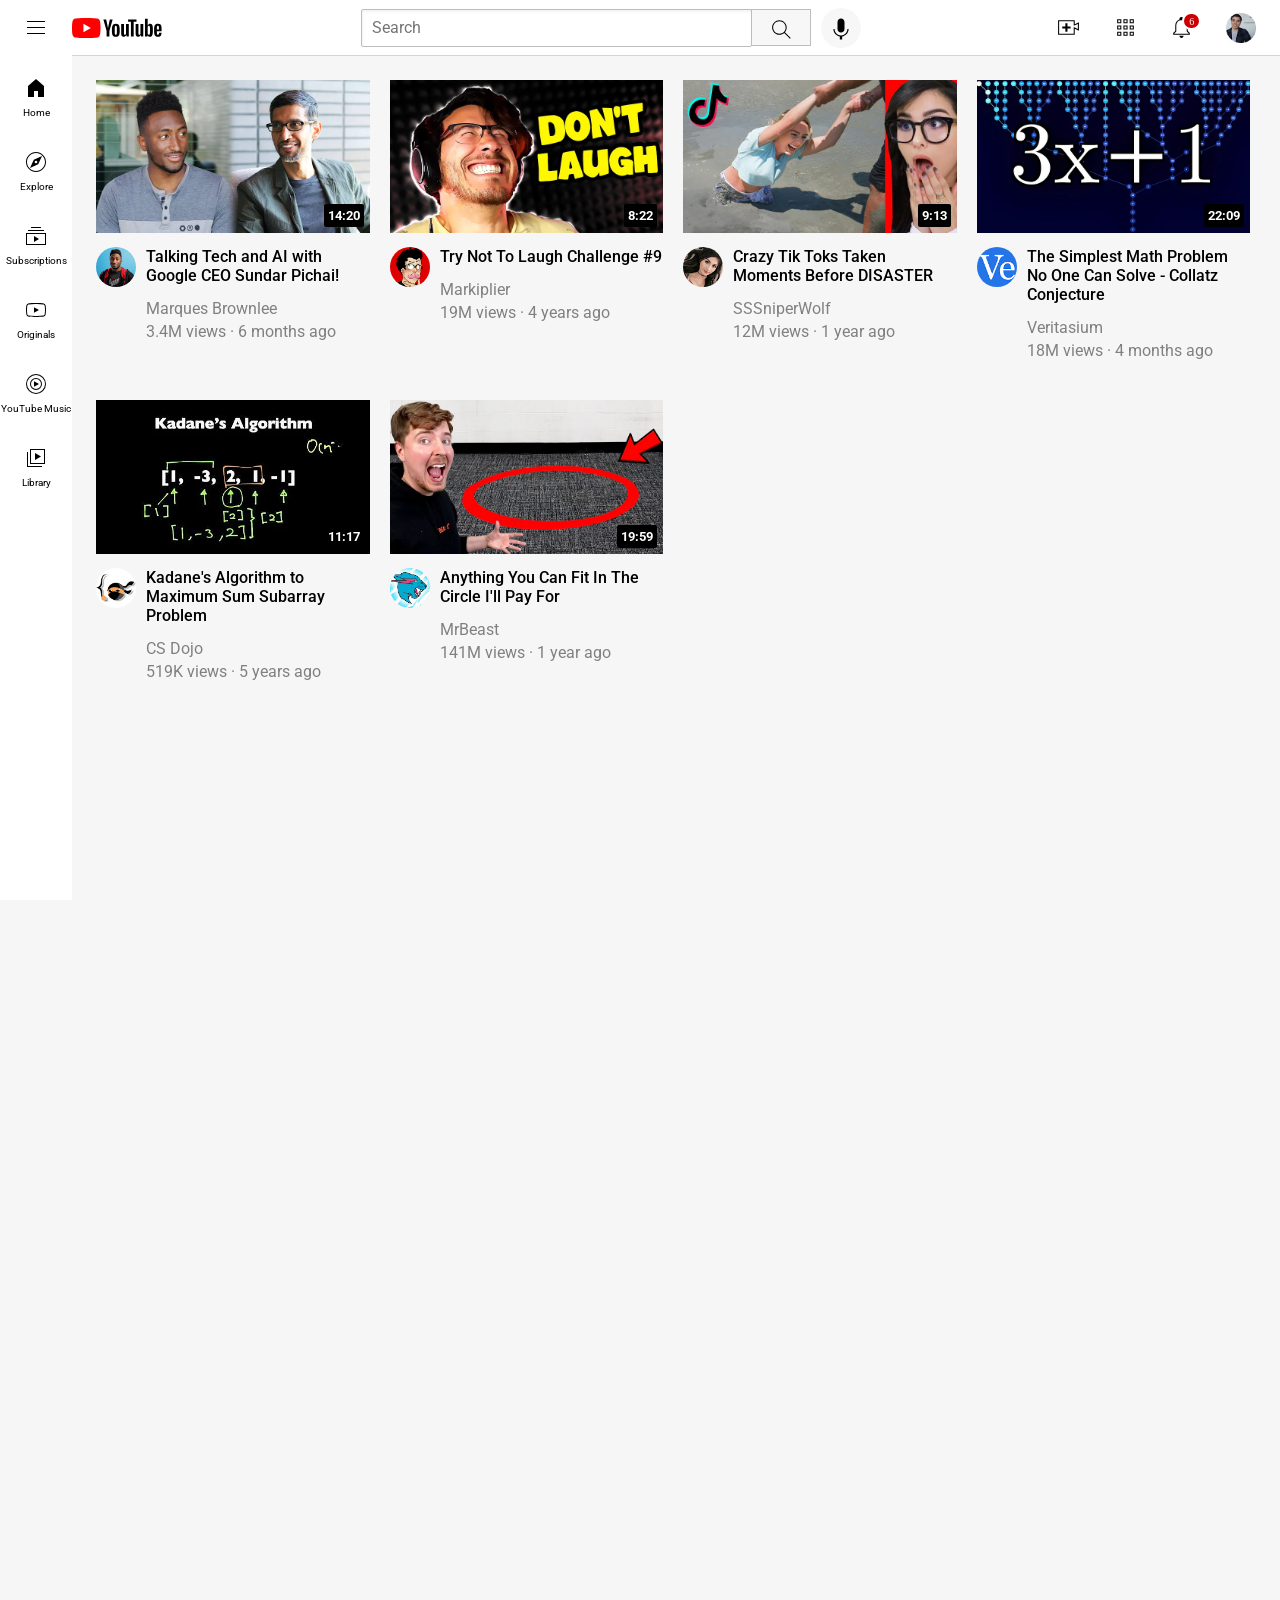
==== index.html @ 16256785 "Rename youtube.html to index.html" ====
<!DOCTYPE html>
<html lang="en">

<head>
  <meta charset="UTF-8">
  <meta name="viewport" content="width=device-width, initial-scale=1.0">
  <title>Youtube Clone</title>

  <link rel="preconnect" href="https://fonts.googleapis.com">
  <link rel="preconnect" href="https://fonts.gstatic.com" crossorigin>
  <link href="https://fonts.googleapis.com/css2?family=Roboto:ital,wght@0,100..900;1,100..900&display=swap"
    rel="stylesheet">

  <link rel="stylesheet" href="youtube_stylesheet\general.css">
  <link rel="stylesheet" href="youtube_stylesheet\video.css">
  <link rel="stylesheet" href="youtube_stylesheet\header.css">
  <link rel="stylesheet" href="youtube_stylesheet\sidebar.css">
</head>

<body>

  <div class="header">
    <div class="left-section">
      <img class="hamburger-menu" src="icons/hamburger-menu.svg" alt="">
      <img class="youtube-logo" src="icons/youtube-logo.svg" alt="">
    </div>
    <div class="middle-section">
      <input class="search-bar" type="text" placeholder="Search">
      <button class="search-button"><img class="search-icon" src="icons/search.svg" alt="">
      <div class="tool-tip">Search</div></button>
      <button class="voice-search-button">
        <img src="icons/voice-search-icon.svg" alt="">
        <div class="tool-tip">Search with your voice</div>
      </button>
    </div>
    <div class="right-section">
      <div class="upload-ic">
        <img class="upload-icon" src="icons/upload.svg" alt="">
        <div class="tool-tip">Create</div>
      </div>
      <div class="yt-apps">
        <img class="youtube-apps" src="icons/youtube-apps.svg" alt="">
        <div class="tool-tip">Youtube Apps</div>
      </div>
      <div class="notification-icon">
        <img class="notifications" src="icons/notifications.svg" alt="">
        <div class="tool-tip">Notifications</div>
        <div class="notification-number">
          6
        </div>
      </div>
      <img class="myprofile" src="channel_profile/my-channel.jpeg" alt="">
    </div>
  </div>

  <div class="sidebar">
    <div class="sidebar-link">
      <img src="icons/home (1).svg" alt="">
      <div>Home</div>
    </div>
    <div class="sidebar-link">
      <img src="icons/explore.svg" alt="">
      <div>Explore</div>
    </div>
    <div class="sidebar-link">
      <img src="icons/subscriptions.svg" alt="">
      <div>Subscriptions</div>
    </div>
    <div class="sidebar-link">
      <img src="icons/originals.svg" alt="">
      <div>Originals</div>
    </div>
    <div class="sidebar-link">
      <img src="icons/youtube-music.svg" alt="">
      <div>YouTube Music</div>
    </div>
    <div class="sidebar-link">
      <img src="icons/library.svg" alt="">
      <div>Library</div>
    </div>
  </div>

  <div class="grid">

    <!-- Video 1 -->
    <div class="video-preview">
      <div class="thumbnail-row">
        <img src="thumbnails/thumbnail-1.webp" alt="" class="video-image">
        <div class="video-timestamp">14:20</div>
      </div>

      <div class="video-info-grid">
        <div class="profilecolumn">
          <img class="profilepic" src="channel_profile/channel-1.jpeg" alt="">
        </div>

        <div class="videotitle">
          <p class="title">
            Talking Tech and AI with Google CEO Sundar Pichai!
          </p>

          <p class="video-author">
            Marques Brownlee
          </p>

          <p class="video-stats">
            3.4M views &#183; 6 months ago
          </p>
        </div>
      </div>
    </div>


    <!-- Video 2 -->
    <div class="video-preview">
      <div class="thumbnail-row">
        <img src="thumbnails/thumbnail-2.webp" alt="" class="video-image">
        <div class="video-timestamp">8:22</div>
      </div>

      <div class="video-info-grid">
        <div class="profilecolumn">
          <img class="profilepic" src="channel_profile/channel-2.jpeg" alt="">
        </div>

        <div class="videotitle">
          <p class="title">
            Try Not To Laugh Challenge #9
          </p>

          <p class="video-author">
            Markiplier
          </p>

          <p class="video-stats">
            19M views · 4 years ago
          </p>
        </div>
      </div>
    </div>


    <!-- Video 3 -->
    <div class="video-preview">
      <div class="thumbnail-row">
        <img src="thumbnails/thumbnail-3.webp" alt="" class="video-image">
        <div class="video-timestamp">9:13</div>
      </div>

      <div class="video-info-grid">
        <div class="profilecolumn">
          <img class="profilepic" src="channel_profile/channel-3.jpeg" alt="">
        </div>

        <div class="videotitle">
          <p class="title">

            Crazy Tik Toks Taken Moments Before DISASTER
          </p>

          <p class="video-author">
            SSSniperWolf
          </p>

          <p class="video-stats">
            12M views &#183; 1 year ago
          </p>
        </div>
      </div>
    </div>

    <!-- Video 4 -->
    <div class="video-preview">
      <div class="thumbnail-row">
        <img src="thumbnails/thumbnail-4.webp" alt="" class="video-image">
        <div class="video-timestamp">22:09</div>
      </div>

      <div class="video-info-grid">
        <div class="profilecolumn">
          <img class="profilepic" src="channel_profile/channel-4.jpeg" alt="">
        </div>

        <div class="videotitle">
          <p class="title">

            The Simplest Math Problem No One Can Solve - Collatz Conjecture
          </p>

          <p class="video-author">
            Veritasium
          </p>

          <p class="video-stats">
            18M views &#183; 4 months ago
          </p>
        </div>
      </div>
    </div>


    <!-- Video 5 -->
    <div class="video-preview">
      <div class="thumbnail-row">
        <img src="thumbnails/thumbnail-5.webp" alt="" class="video-image">
        <div class="video-timestamp">11:17</div>
      </div>

      <div class="video-info-grid">
        <div class="profilecolumn">
          <img class="profilepic" src="channel_profile/channel-5.jpeg" alt="">
        </div>

        <div class="videotitle">
          <p class="title">

            Kadane's Algorithm to Maximum Sum Subarray Problem
          </p>

          <p class="video-author">
            CS Dojo
          </p>

          <p class="video-stats">
            519K views &#183; 5 years ago
          </p>
        </div>
      </div>
    </div>


    <!-- Video 6 -->
    <div class="video-preview">
      <div class="thumbnail-row">
        <img src="thumbnails/thumbnail-6.webp" alt="" class="video-image">
        <div class="video-timestamp">19:59</div>
      </div>

      <div class="video-info-grid">
        <div class="profilecolumn">
          <img class="profilepic" src="channel_profile/channel-6.jpeg" alt="">
        </div>

        <div class="videotitle">
          <p class="title">
            Anything You Can Fit In The Circle I'll Pay For
          </p>

          <p class="video-author">
            MrBeast
          </p>

          <p class="video-stats">
            141M views &#183; 1 year ago
          </p>
        </div>
      </div>
    </div>

  </div>

</body>

</html>
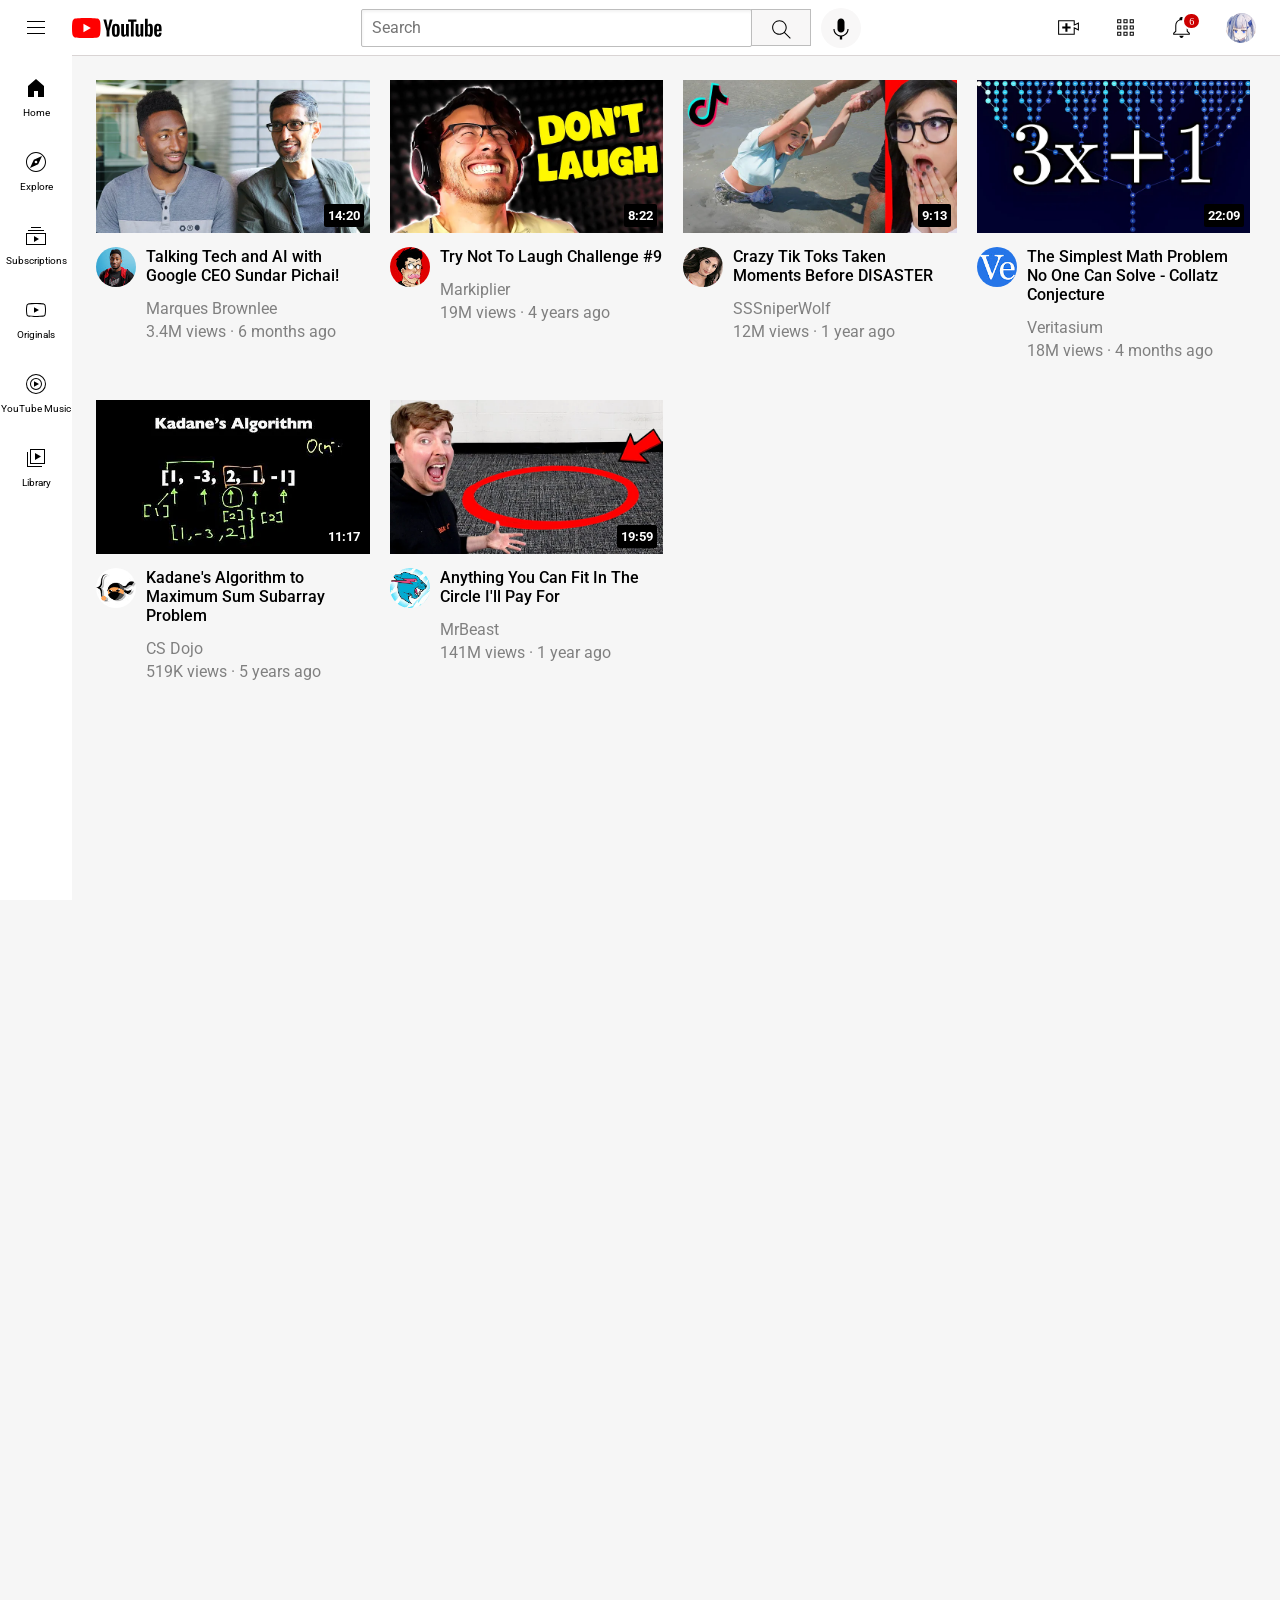
==== commit c6d53c43: "changed profile pic" ====
--- a/index.html
+++ b/index.html
@@ -49,7 +49,7 @@
           6
         </div>
       </div>
-      <img class="myprofile" src="channel_profile/my-channel.jpeg" alt="">
+      <img class="myprofile" src="channel_profile\avatar_1782412676.png" alt="">
     </div>
   </div>
 
